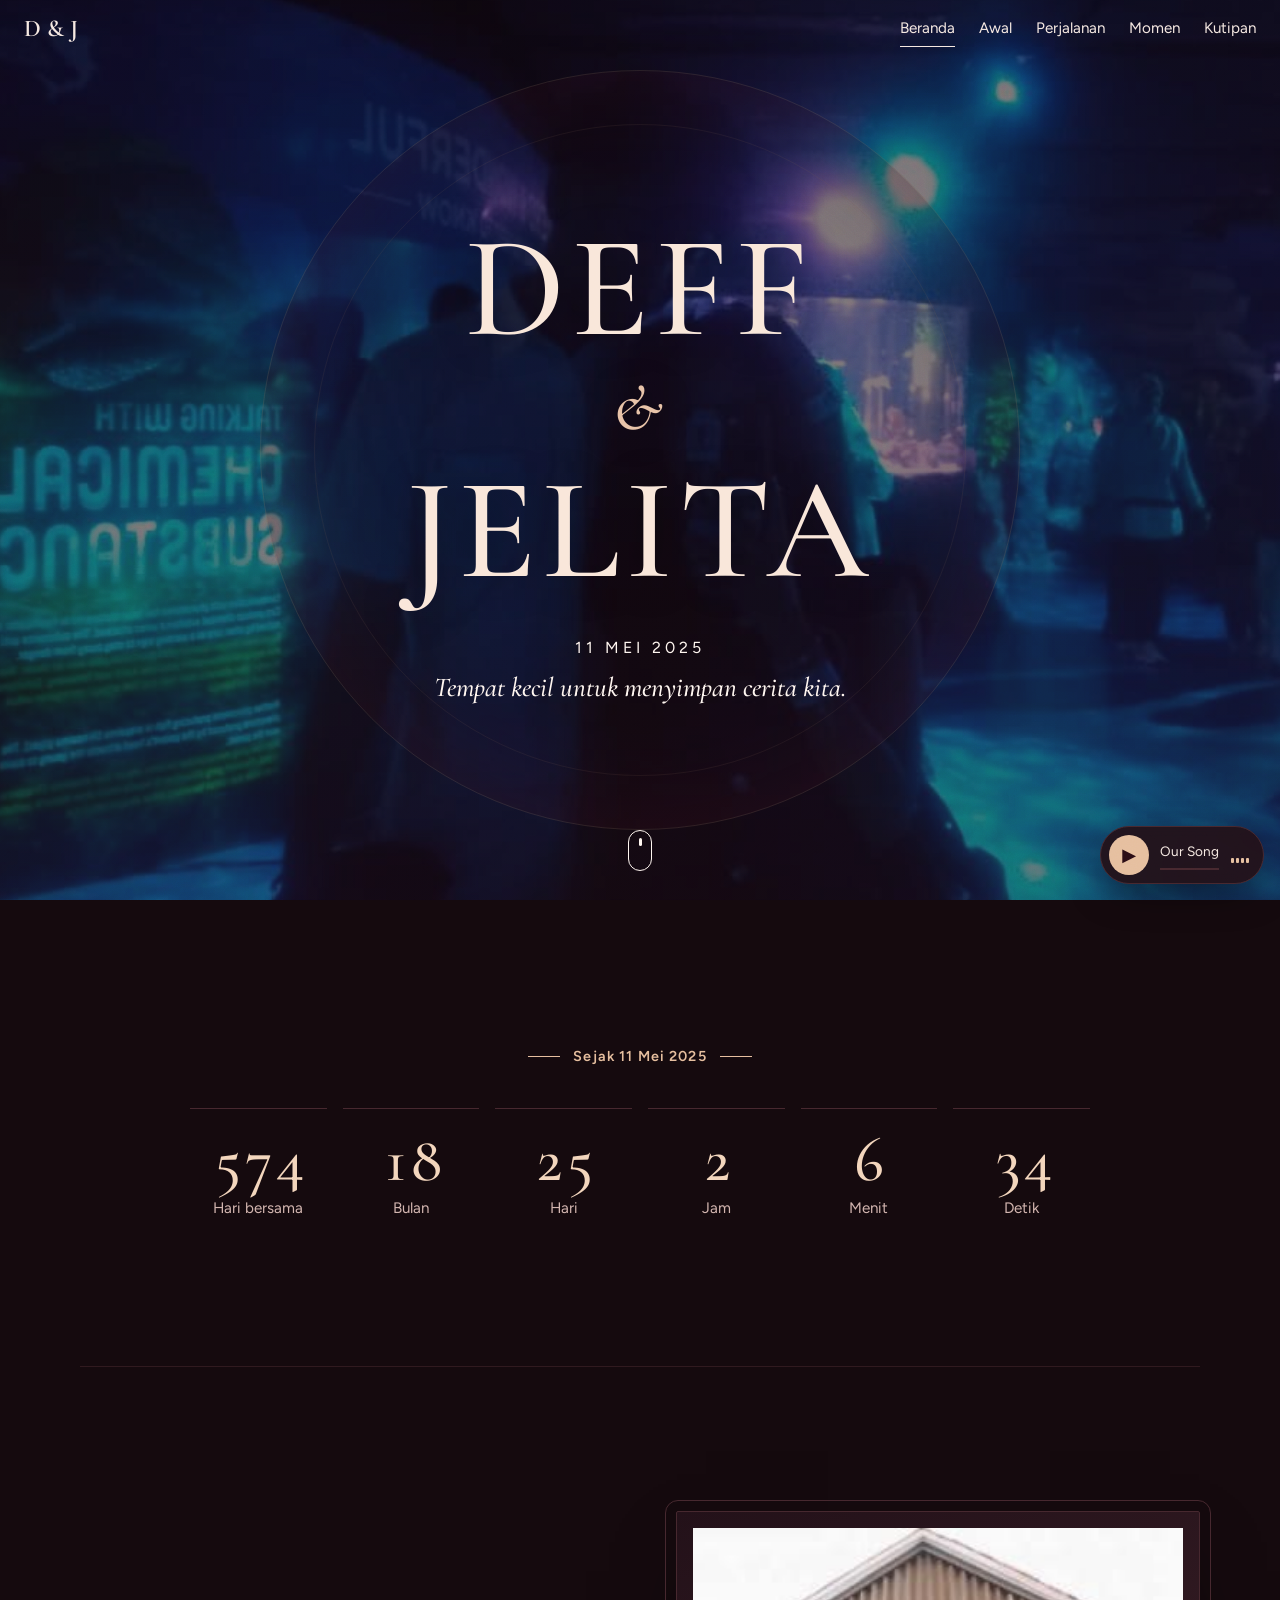
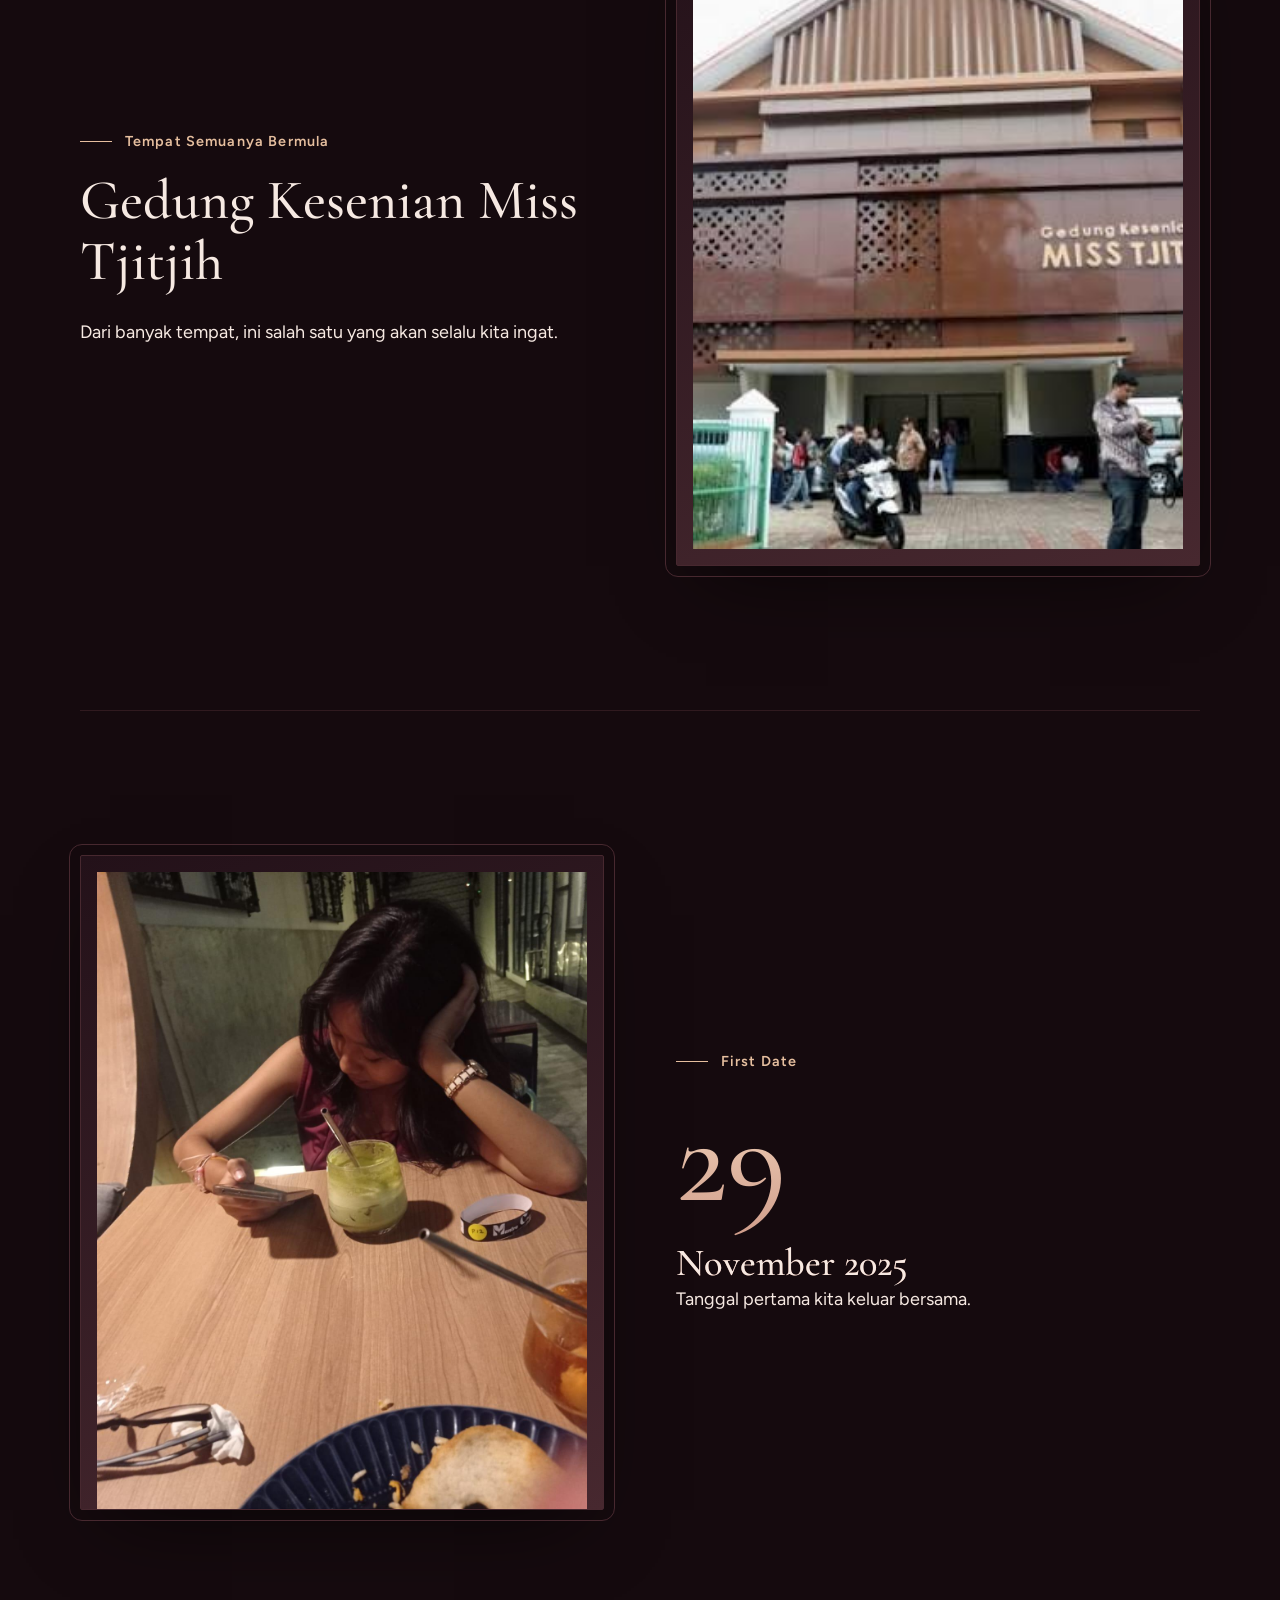
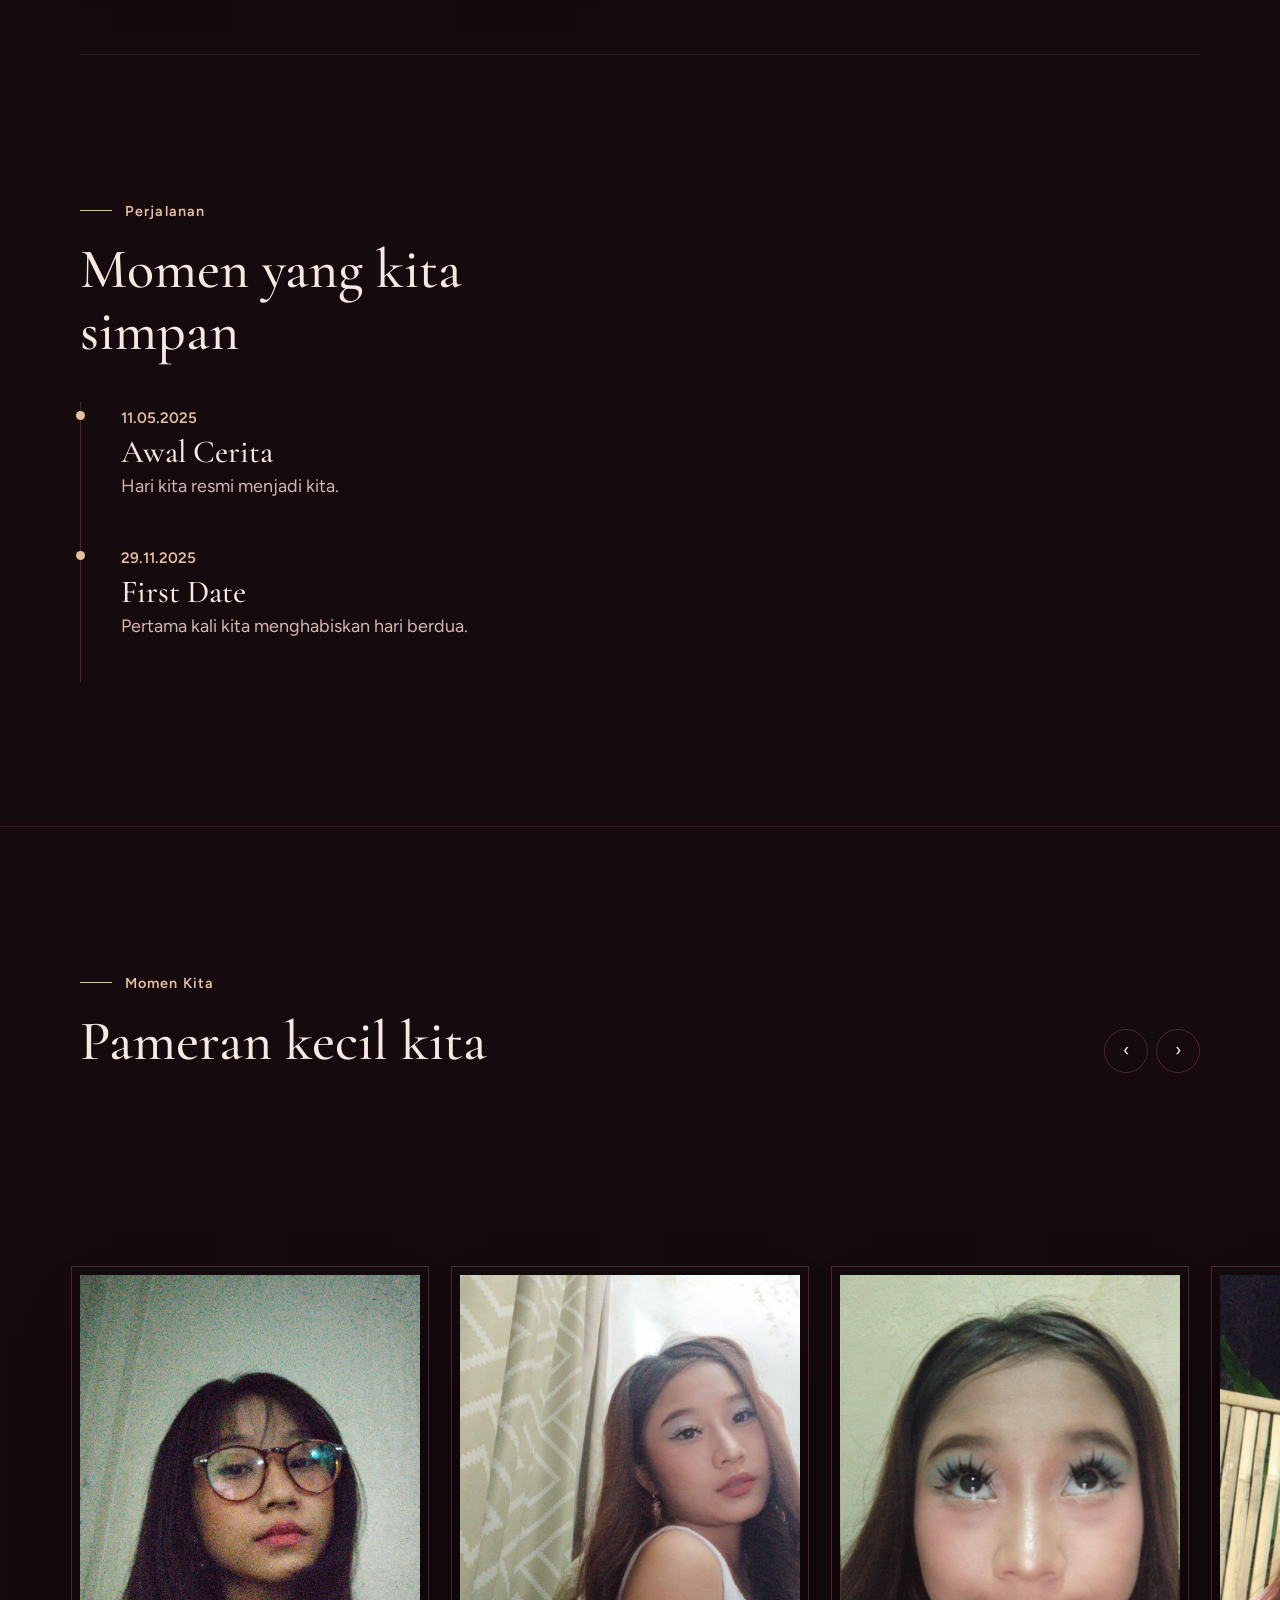
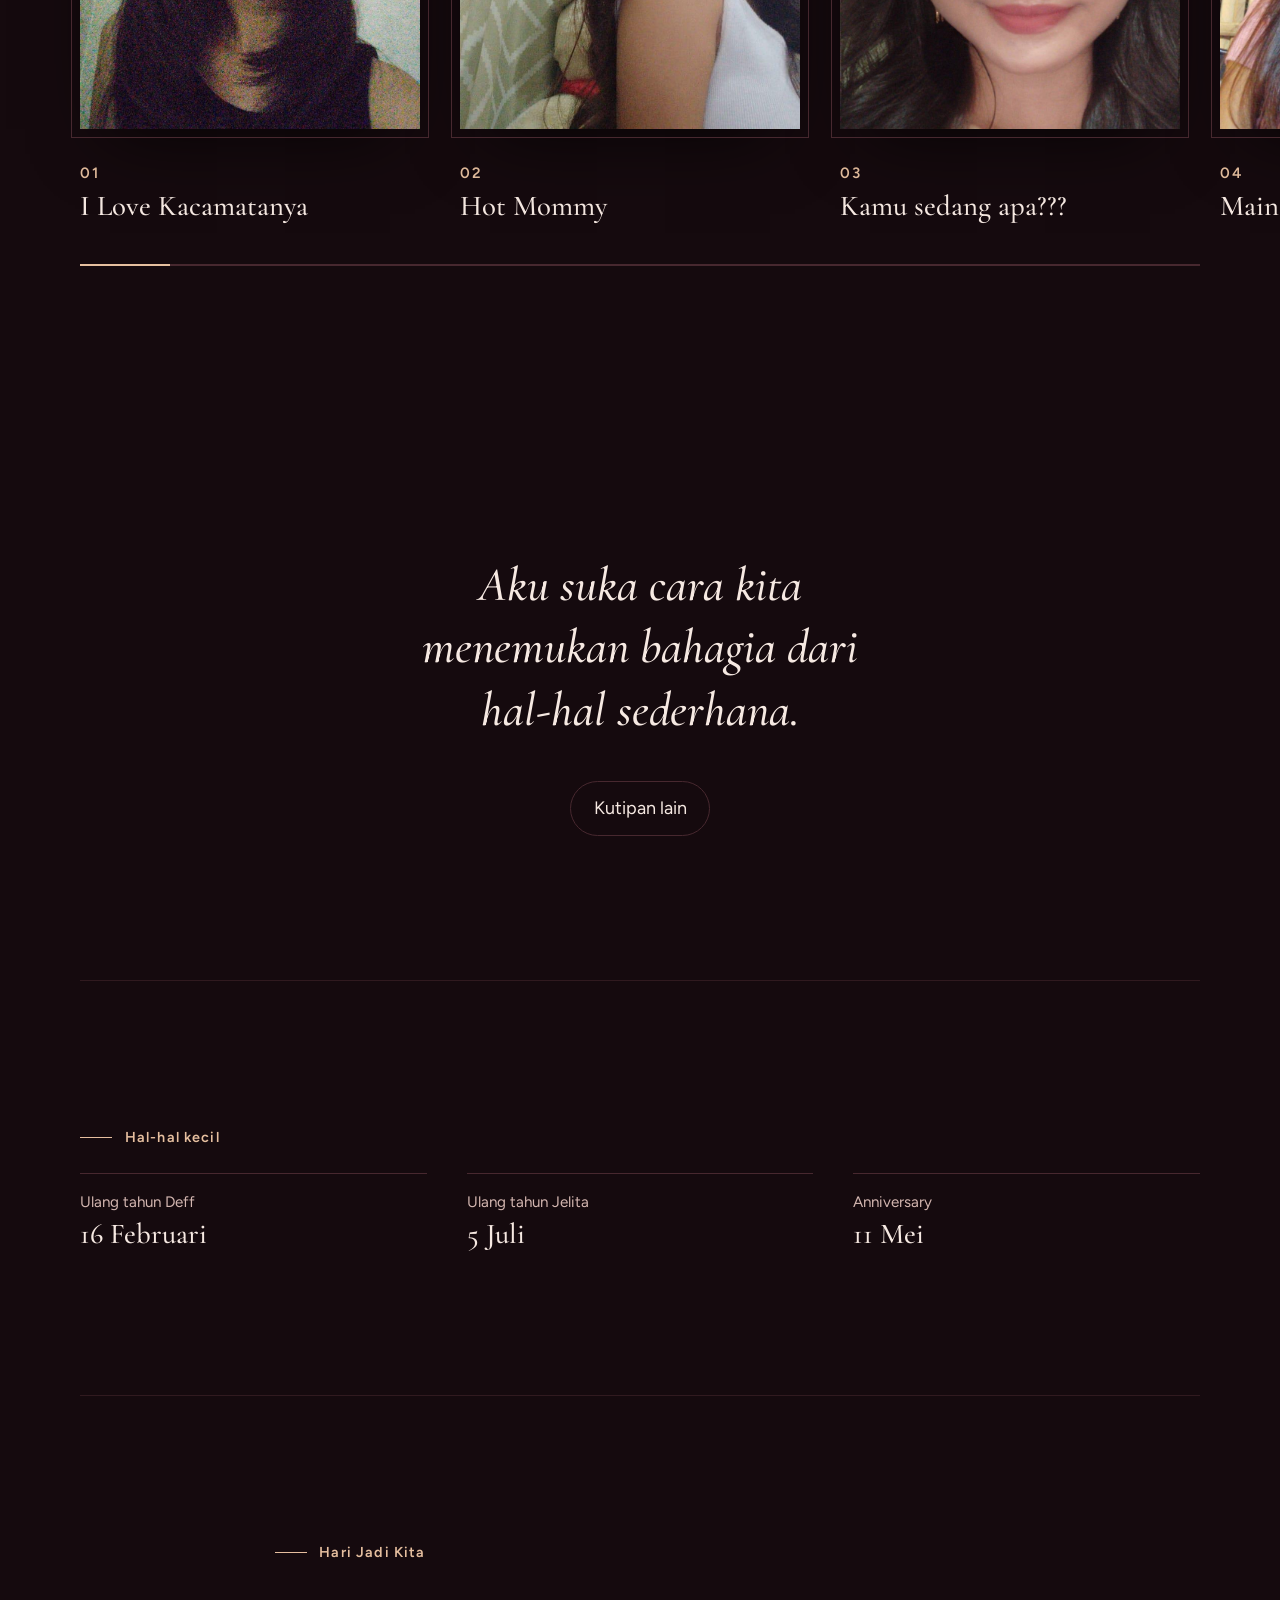
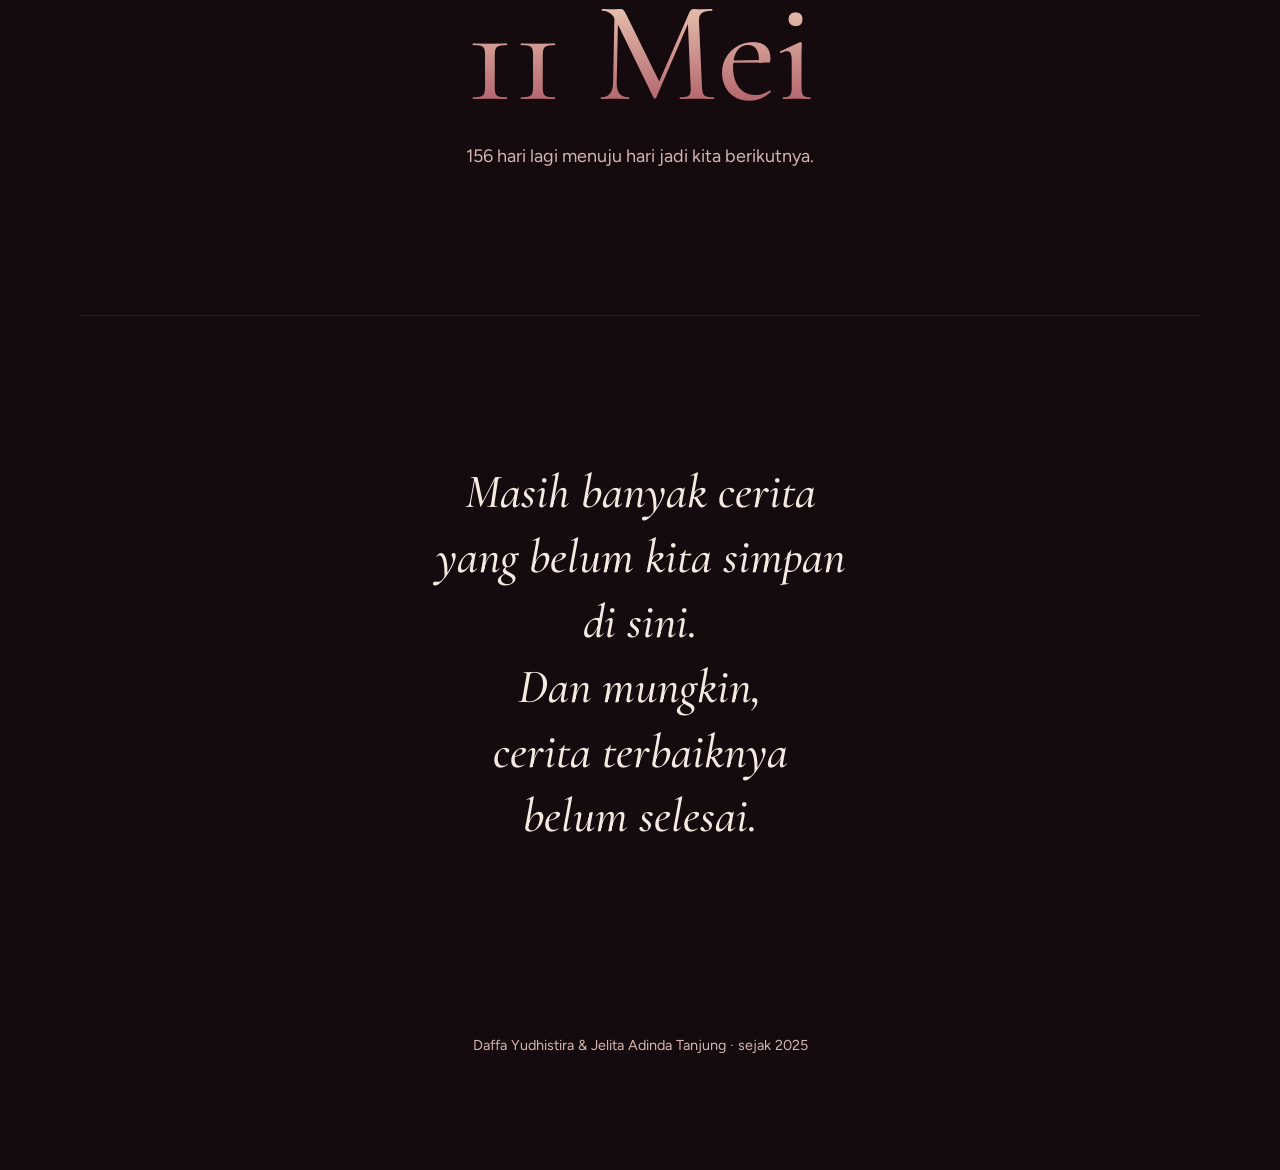
==== index.html @ 005697db "Website galeri" ====
<!DOCTYPE html>
<html lang="id">
<head>
<meta charset="utf-8">
<meta name="viewport" content="width=device-width, initial-scale=1">
<title>Daffa &amp; Jelita</title>
<meta name="description" content="Galeri pribadi Daffa dan Jelita.">
<link rel="preconnect" href="https://fonts.googleapis.com">
<link rel="preconnect" href="https://fonts.gstatic.com" crossorigin>
<link href="https://fonts.googleapis.com/css2?family=Cormorant+Garamond:ital,wght@0,500;0,600;1,500&family=Figtree:wght@400;500;600&display=swap" rel="stylesheet">
<link rel="stylesheet" href="css/style.css">
</head>
<body>
<header class="nav" id="nav">
  <a class="nav__brand" href="#home" id="brand">D &amp; J</a>
  <nav class="nav__links" id="navLinks" aria-label="Navigasi utama">
    <a href="#home">Beranda</a><a href="#awal">Awal</a><a href="#timeline">Perjalanan</a><a href="#galeri">Momen</a><a href="#kutipan">Kutipan</a>
  </nav>
  <button class="icon-btn nav__toggle" id="menuBtn" type="button" aria-label="Buka menu" aria-expanded="false">☰</button>
</header>

<main>
<section class="hero" id="home">
  <div class="hero__bg" id="heroBg"></div>
  <span class="hero__ring" aria-hidden="true"></span>
  <div class="hero__content">
    <h1 class="hero__names"><span id="heroName1"></span><span class="hero__amp" aria-hidden="true">&amp;</span><span id="heroName2"></span></h1>
    <p class="hero__date" id="heroDate"></p>
    <p class="hero__phrase" id="heroPhrase"></p>
  </div>
  <a class="hero__scroll" href="#hitung" aria-label="Gulir ke bawah"><span></span></a>
</section>

<section class="section center reveal" id="hitung">
  <p class="label" id="counterSince"></p>
  <div class="counter" id="counter" aria-live="off"></div>
</section>

<section class="section split reveal" id="awal">
  <div class="split__text">
    <p class="label">Tempat Semuanya Bermula</p>
    <h2 id="placeName"></h2>
    <p id="placeText"></p>
  </div>
  <figure class="frame" id="placeFrame"></figure>
</section>

<section class="section split split--rev reveal" id="firstdate">
  <figure class="frame" id="dateFrame"></figure>
  <div class="split__text">
    <p class="label">First Date</p>
    <p class="bigdate" id="bigDate"></p>
    <p id="dateCaption"></p>
  </div>
</section>

<section class="section reveal" id="timeline">
  <p class="label">Perjalanan</p>
  <h2>Momen yang kita simpan</h2>
  <ol class="timeline" id="timelineList"></ol>
</section>

<section class="moments reveal" id="galeri">
  <div class="moments__head section">
    <div><p class="label">Momen Kita</p><h2>Pameran kecil kita</h2></div>
    <div class="moments__ctl" id="momentsCtl">
      <button class="icon-btn" id="stripPrev" type="button" aria-label="Geser ke kiri">‹</button>
      <button class="icon-btn" id="stripNext" type="button" aria-label="Geser ke kanan">›</button>
    </div>
  </div>
  <div class="moments__track" id="stripTrack" tabindex="0" aria-label="Deretan foto kenangan, geser ke samping"></div>
  <div class="moments__bar"><i id="stripProgress"></i></div>
</section>

<section class="section center quote reveal" id="kutipan">
  <blockquote><p id="quoteText"></p></blockquote>
  <button class="link-btn" id="quoteBtn" type="button">Kutipan lain</button>
</section>

<section class="section details reveal" id="detail">
  <p class="label">Hal-hal kecil</p>
  <dl class="details__list" id="detailList"></dl>
</section>

<section class="section anniv reveal" id="anniversary">
  <p class="label">Hari Jadi Kita</p>
  <p class="anniv__date" id="annivDate"></p>
  <p class="anniv__note" id="annivNote"></p>
</section>

<section class="section center final reveal" id="akhir"><p id="endingText"></p></section>
</main>

<footer class="footer" id="footer"></footer>

<div class="player" id="player" hidden>
  <button class="player__btn" id="playBtn" type="button" aria-label="Putar musik">▶</button>
  <div class="player__info"><span class="player__title" id="songTitle"></span><span class="player__bar"><i id="progress"></i></span></div>
  <span class="viz" aria-hidden="true"><i></i><i></i><i></i><i></i></span>
</div>
<div class="cursor" id="cursor" aria-hidden="true"></div>
<audio id="audio" preload="none" loop></audio>

<div class="lightbox" id="lightbox" role="dialog" aria-modal="true" aria-label="Pratinjau foto" hidden>
  <button class="lb__close" id="lbClose" type="button" aria-label="Tutup">✕</button>
  <button class="lb__nav lb__prev" id="lbPrev" type="button" aria-label="Sebelumnya">‹</button>
  <button class="lb__nav lb__next" id="lbNext" type="button" aria-label="Berikutnya">›</button>
  <div class="lb__body"><img id="lbImg" alt=""><div class="lb__meta" id="lbMeta"></div></div>
</div>

<script src="js/config.js"></script>
<script src="js/quotes.js"></script>
<script src="js/gallery.js"></script>
<script src="js/app.js"></script>
</body>
</html>
---- css/style.css ----
:root{--bg:#150a0e;--surface:#231119;--text:#f6e9e2;--muted:#d3b6b0;--accent:#e6bf9f;--accent-soft:#b5566a;--wine:#6b1830;--line:#47282f;--hero-ov:rgba(18,6,10,.55);color-scheme:dark}
:root{
  --space-xs:.5rem;--space-sm:1rem;--space-md:1.5rem;--space-lg:2.5rem;--space-xl:4.5rem;--space-2xl:clamp(5rem,12vw,9rem);
  --z-base:1;--z-content:10;--z-nav:100;--z-floating:200;--z-lightbox:1000;
  --font-display:"Cormorant Garamond",Georgia,"Times New Roman",serif;
  --font-body:"Figtree",system-ui,-apple-system,"Segoe UI",sans-serif;
  --ease:cubic-bezier(.2,.7,.2,1);
}
*{box-sizing:border-box;margin:0}
html{scroll-behavior:smooth;scroll-padding-top:4.5rem}
body{background:var(--bg);color:var(--text);font:400 clamp(1rem,.95rem + .25vw,1.125rem)/1.7 var(--font-body);overflow-x:hidden;transition:background .5s,color .5s}
img{max-width:100%;display:block}
a{color:inherit}
:focus-visible{outline:2px solid var(--accent-soft);outline-offset:3px}
h1,h2,.bigdate,blockquote,.counter b{font-family:var(--font-display);font-weight:500;line-height:1.1;overflow-wrap:anywhere}
h2{font-size:clamp(2rem,5vw,3.5rem);margin-bottom:var(--space-md);max-width:20ch}
p{max-width:60ch;overflow-wrap:break-word}
.label{font-size:.9rem;letter-spacing:.08em;color:var(--accent);margin-bottom:var(--space-sm);font-weight:600}
.section{width:min(1120px,100% - 2*var(--space-md));margin-inline:auto;padding-block:var(--space-2xl)}
.center{text-align:center}.center p,.center h2{margin-inline:auto}
.icon-btn,.link-btn,.player__btn{font:inherit;color:var(--text);background:none;border:1px solid var(--line);border-radius:999px;cursor:pointer;transition:transform .3s var(--ease),background .3s}
.icon-btn{width:2.75rem;height:2.75rem}
.icon-btn:hover,.player__btn:hover{transform:scale(1.06);background:var(--surface)}
.link-btn{padding:.7rem 1.4rem;margin-top:var(--space-lg)}
.link-btn:hover{background:var(--surface)}
.nav{position:fixed;inset:0 0 auto 0;z-index:var(--z-nav);display:flex;align-items:center;gap:var(--space-xs);padding:.7rem var(--space-md);transition:background .4s;color:#fff}
.nav.is-scrolled{background:color-mix(in srgb,var(--bg) 88%,transparent);backdrop-filter:blur(8px);color:var(--text)}
.nav .icon-btn{color:inherit;border-color:currentColor}
.nav__brand{font:600 1.5rem var(--font-display);text-decoration:none;margin-right:auto}
.nav__links{display:flex;gap:var(--space-md)}
.nav__links a{text-decoration:none;font-size:.95rem;padding:.3rem 0;background:linear-gradient(currentColor,currentColor) 0 100%/0 1px no-repeat;transition:background-size .35s}
.nav__links a:hover,.nav__links a.is-active{background-size:100% 1px}
.nav__toggle{display:none}
.hero{position:relative;min-height:100svh;display:grid;place-items:center;text-align:center;color:#fff6f0;overflow:hidden;padding:6rem var(--space-md) 5rem;isolation:isolate}
.hero__bg{position:absolute;inset:-4%;z-index:-2;background:radial-gradient(120% 90% at 30% 20%,#9a2f4d,#5a1429 55%,#2a0c15);background-size:cover;background-position:center;opacity:0;animation:fade 1.8s .1s forwards;will-change:transform}
.hero::after{content:"";position:absolute;inset:0;z-index:-1;background:linear-gradient(var(--hero-ov),rgba(30,10,16,.55))}
.hero__names{display:flex;flex-direction:column;align-items:center;font-size:clamp(3.2rem,12vw,9rem);letter-spacing:.04em;text-transform:uppercase}
.hero__amp{font-style:italic;font-size:.45em;color:#e8c3a8;text-transform:none;line-height:1.3}
.hero__date{margin:var(--space-md) auto var(--space-xs);letter-spacing:.25em;font-size:clamp(.85rem,2vw,1rem)}
.hero__phrase{margin-inline:auto;font:italic 500 clamp(1.2rem,3vw,1.7rem)/1.4 var(--font-display)}
.hero__names span,.hero__date,.hero__phrase,.hero__scroll{opacity:0;transform:translateY(18px);animation:rise 1.2s var(--ease) forwards}
.hero__names span:nth-child(1){animation-delay:.9s}.hero__names span:nth-child(2){animation-delay:1.15s}.hero__names span:nth-child(3){animation-delay:1.4s}
.hero__date{animation-delay:1.8s}.hero__phrase{animation-delay:2.1s}.hero__scroll{animation-delay:2.5s}
.hero__scroll{position:absolute;bottom:1.8rem;left:50%;translate:-50% 0;width:1.5rem;height:2.6rem;border:1px solid currentColor;border-radius:1rem;text-decoration:none}
.hero__scroll span{position:absolute;left:50%;top:.45rem;width:3px;height:.5rem;margin-left:-1.5px;border-radius:2px;background:currentColor;animation:dot 2s ease-in-out infinite}
@keyframes fade{to{opacity:1}}@keyframes rise{to{opacity:1;transform:none}}@keyframes dot{50%{transform:translateY(.9rem);opacity:.3}}
.counter{display:grid;grid-template-columns:repeat(auto-fit,minmax(6.5rem,1fr));gap:var(--space-md) var(--space-sm);max-width:900px;margin:var(--space-lg) auto 0}
.counter div{display:flex;flex-direction:column;align-items:center;border-top:1px solid var(--line);padding-top:var(--space-sm)}
.counter b{font-size:clamp(2.4rem,6vw,4rem);color:var(--accent);font-variant-numeric:tabular-nums}
.counter span{color:var(--muted);font-size:.95rem}
.split{display:grid;grid-template-columns:1fr 1fr;gap:var(--space-xl);align-items:center}
.split--rev .split__text{order:2}
.frame{aspect-ratio:4/5;background:linear-gradient(160deg,var(--surface),var(--line));border:1px solid var(--line);border-radius:2px;overflow:hidden;display:grid;place-items:center;padding:var(--space-sm)}
.frame img{width:100%;height:100%;object-fit:cover}
.frame em{font:italic 1.2rem var(--font-display);color:var(--muted);text-align:center;max-width:22ch}
.bigdate{font-size:clamp(4rem,11vw,8rem);color:var(--accent)}
.bigdate small{display:block;font-size:.3em;color:var(--text);margin-top:.3em}
.timeline{list-style:none;padding:0;margin-top:var(--space-lg);border-left:1px solid var(--line);max-width:700px}
.timeline li{position:relative;padding:0 0 var(--space-lg) var(--space-lg)}
.timeline li::before{content:"";position:absolute;left:-5px;top:.55rem;width:9px;height:9px;border-radius:50%;background:var(--accent)}
.timeline time{font-size:.95rem;color:var(--accent);font-weight:600}
.timeline h3{font:500 clamp(1.5rem,3vw,2rem)/1.2 var(--font-display)}
.timeline p{color:var(--muted)}
.gallery{display:grid;grid-template-columns:repeat(3,1fr);gap:var(--space-sm);grid-auto-flow:dense;margin-top:var(--space-lg)}
.gallery__empty{grid-column:1/-1;border:1px dashed var(--line);padding:var(--space-xl) var(--space-md);text-align:center;color:var(--muted)}
.photo{position:relative;aspect-ratio:4/5;overflow:hidden;border:0;padding:0;background:var(--surface);cursor:pointer;border-radius:2px}
.photo--featured{grid-column:span 2;grid-row:span 2;aspect-ratio:auto}
.photo img{width:100%;height:100%;object-fit:cover;transition:transform .8s var(--ease)}
.photo.is-broken img{display:none}
.photo.is-broken::before{content:"Foto belum tersedia";position:absolute;inset:0;display:grid;place-items:center;color:var(--muted);font:italic 1.1rem var(--font-display)}
.photo__over{position:absolute;inset:auto 0 0 0;padding:var(--space-md) var(--space-sm) var(--space-sm);text-align:left;color:#fff6f0;background:linear-gradient(transparent,rgba(30,10,16,.82));opacity:0;transform:translateY(8px);transition:.4s var(--ease)}
.photo__over strong{display:block;font:500 1.4rem/1.2 var(--font-display)}.photo__over span{font-size:.9rem}
@media (hover:hover){.photo:hover img{transform:scale(1.04)}.photo:hover .photo__over,.photo:focus-visible .photo__over{opacity:1;transform:none}}
.quote blockquote{font-size:clamp(1.7rem,4.5vw,3rem);line-height:1.3;max-width:24ch;margin-inline:auto;font-style:italic;transition:opacity .5s}
.quote blockquote.is-fading{opacity:0}
.details__list{display:grid;grid-template-columns:repeat(auto-fit,minmax(200px,1fr));gap:var(--space-lg);margin-top:var(--space-md)}
.details__list div{border-top:1px solid var(--line);padding-top:var(--space-sm)}
.details__list dt{color:var(--muted);font-size:.95rem}.details__list dd{font:500 1.8rem var(--font-display)}
.final p{font:italic 500 clamp(1.7rem,4.5vw,3rem)/1.35 var(--font-display);max-width:20ch}
.footer{text-align:center;color:var(--muted);padding:var(--space-lg) var(--space-md) 7rem;font-size:.9rem}
.player{position:fixed;right:var(--space-sm);bottom:calc(var(--space-sm) + env(safe-area-inset-bottom,0px));z-index:var(--z-floating);display:flex;align-items:center;gap:.7rem;max-width:min(260px,calc(100% - 2rem));padding:.5rem .9rem .5rem .5rem;background:color-mix(in srgb,var(--surface) 94%,transparent);border:1px solid var(--line);border-radius:999px;backdrop-filter:blur(6px)}
.player[hidden]{display:none}
.player__btn{width:2.5rem;height:2.5rem;flex:none;background:var(--accent);color:var(--bg);border:0}
.player__info{display:flex;flex-direction:column;gap:.3rem;min-width:0;flex:1}
.player__title{font-size:.85rem;white-space:nowrap;overflow:hidden;text-overflow:ellipsis}
.player__bar{height:2px;background:var(--line);display:block}.player__bar i{display:block;height:100%;width:0;background:var(--accent)}
.viz{display:flex;align-items:flex-end;gap:2px;height:1rem}.viz i{width:3px;height:30%;background:var(--accent);border-radius:1px}
.player.is-playing .viz i{animation:bar 1s ease-in-out infinite}.viz i:nth-child(2){animation-delay:.2s!important}.viz i:nth-child(3){animation-delay:.4s!important}.viz i:nth-child(4){animation-delay:.6s!important}
@keyframes bar{50%{height:100%}}
.lightbox{position:fixed;inset:0;z-index:var(--z-lightbox);background:rgba(25,8,13,.92);backdrop-filter:blur(6px);display:grid;place-items:center;opacity:0;transition:opacity .35s;color:#fff6f0}
.lightbox[hidden]{display:none}.lightbox.is-open{opacity:1}
.lb__body{display:flex;flex-direction:column;align-items:center;gap:var(--space-sm);width:min(92vw,960px);max-height:100svh;padding:3.5rem 0 var(--space-sm);transform:scale(.97);transition:transform .35s var(--ease)}
.lightbox.is-open .lb__body{transform:none}
.lb__body img{max-width:100%;max-height:62svh;object-fit:contain}
.lb__meta{text-align:center;max-height:28svh;overflow-y:auto;max-width:60ch}
.lb__meta h3{font:500 1.8rem var(--font-display)}.lb__meta small{display:block;color:#e2b9a0}.lb__meta p{margin:.4rem auto 0;font-size:.95rem}.lb__meta .story{font-style:italic}
.lb__close,.lb__nav{position:absolute;width:2.9rem;height:2.9rem;border-radius:50%;border:1px solid rgba(255,246,240,.4);background:rgba(0,0,0,.25);color:inherit;font-size:1.3rem;cursor:pointer}
.lb__close{top:.8rem;right:.8rem}.lb__nav{top:50%;translate:0 -50%}.lb__prev{left:.8rem}.lb__next{right:.8rem}
.js .reveal{opacity:0;transform:translateY(24px);transition:opacity 1s var(--ease),transform 1s var(--ease)}
.js .reveal.is-visible{opacity:1;transform:none}
@media (max-width:900px){
  .split{grid-template-columns:1fr;gap:var(--space-lg)}.split--rev .split__text{order:0}.frame{aspect-ratio:4/3}
  .gallery{grid-template-columns:repeat(2,1fr)}.photo--featured{grid-row:span 1;aspect-ratio:4/3}
}
@media (max-width:720px){
  .nav__toggle{display:inline-block}
  .nav__links{position:absolute;top:100%;left:0;right:0;flex-direction:column;gap:0;background:var(--bg);color:var(--text);border-bottom:1px solid var(--line);display:none;padding:var(--space-xs) var(--space-md)}
  .nav__links.is-open{display:flex}.nav__links a{padding:.9rem 0}
  .lb__nav{top:auto;bottom:1rem;translate:none}
}
@media (max-width:420px){.counter{grid-template-columns:repeat(2,1fr)}.photo__over{opacity:1;transform:none;padding-top:var(--space-sm)}}
@media (prefers-reduced-motion:reduce){
  *,*::before,*::after{animation-duration:.01ms!important;animation-delay:0s!important;transition-duration:.01ms!important;scroll-behavior:auto!important}
  .hero__names span,.hero__date,.hero__phrase,.hero__scroll,.hero__bg{opacity:1;transform:none}
}

/* ---- tambahan: dark only, kemewahan ---- */
body{background:radial-gradient(90% 60% at 85% 0%,rgba(107,24,48,.28),transparent 60%),radial-gradient(70% 50% at 0% 55%,rgba(107,24,48,.18),transparent 60%),var(--bg);background-attachment:fixed}
body::after{content:"";position:fixed;inset:0;z-index:var(--z-floating);pointer-events:none;opacity:.07;mix-blend-mode:overlay;background-image:url("data:image/svg+xml;utf8,<svg xmlns='http://www.w3.org/2000/svg' width='160' height='160'><filter id='n'><feTurbulence type='fractalNoise' baseFrequency='.9' numOctaves='2' stitchTiles='stitch'/></filter><rect width='100%' height='100%' filter='url(%23n)'/></svg>")}
.nav,.nav.is-scrolled{color:var(--text)}
.nav.is-scrolled{background:rgba(21,10,14,.82)}
.hero__names{color:#f9e7da;text-shadow:0 2px 40px rgba(0,0,0,.35)}
.hero__ring{position:absolute;left:50%;top:50%;translate:-50% -50%;width:min(86vmin,760px);aspect-ratio:1;border:1px solid rgba(230,191,159,.28);border-radius:50%;pointer-events:none;z-index:-1;box-shadow:inset 0 0 120px rgba(107,24,48,.35)}
.hero__ring::after{content:"";position:absolute;inset:7%;border:1px solid rgba(230,191,159,.14);border-radius:50%}
.label{display:flex;align-items:center;gap:.8rem}
.label::before{content:"";width:2rem;height:1px;background:var(--accent);flex:none}
.center .label{justify-content:center}.center .label::after{content:"";width:2rem;height:1px;background:var(--accent)}
.section+.section{border-top:1px solid color-mix(in srgb,var(--line) 55%,transparent)}
.frame{box-shadow:0 30px 80px -30px rgba(0,0,0,.7);outline:1px solid var(--line);outline-offset:10px}
.bigdate{background:linear-gradient(180deg,#f3d6bd,#c48a7a);-webkit-background-clip:text;background-clip:text;color:transparent}
.counter b{color:#f3d6bd}
.photo{box-shadow:0 20px 50px -25px rgba(0,0,0,.8)}
.player{box-shadow:0 12px 40px -12px rgba(0,0,0,.7)}
.player__btn{color:#2a0c15}
/* strip */
.strip[hidden]{display:none}
.strip__head{padding-bottom:var(--space-md)}
.strip__track{display:flex;gap:var(--space-sm);overflow-x:auto;scroll-snap-type:x proximity;padding:0 max(var(--space-md),calc((100vw - 1120px)/2)) var(--space-lg);cursor:grab;scrollbar-width:thin;scrollbar-color:var(--line) transparent;-webkit-overflow-scrolling:touch}
.strip__track.is-dragging{cursor:grabbing;scroll-snap-type:none}
.strip__item{flex:none;scroll-snap-align:center;width:clamp(200px,60vw,320px);aspect-ratio:3/4;border:0;padding:0;background:var(--surface);overflow:hidden;border-radius:2px;position:relative}
.strip__item img{width:100%;height:100%;object-fit:cover;pointer-events:none;transition:transform .8s var(--ease)}
.strip__item:hover img{transform:scale(1.04)}
.strip__item span{position:absolute;inset:auto 0 0 0;padding:var(--space-md) var(--space-sm) var(--space-sm);text-align:left;font:500 1.2rem/1.2 var(--font-display);background:linear-gradient(transparent,rgba(18,6,10,.85))}
/* anniversary */
.anniv{text-align:center}.anniv .label{justify-content:center}
.anniv__date{font:500 clamp(3.5rem,13vw,9rem)/1 var(--font-display);margin-inline:auto;max-width:none;background:linear-gradient(180deg,#f3d6bd,#a8505f);-webkit-background-clip:text;background-clip:text;color:transparent}
.anniv__note{margin:var(--space-sm) auto 0;color:var(--muted)}
.anniv.is-near .anniv__date{filter:drop-shadow(0 0 28px rgba(230,191,159,.35))}
/* cursor */
.cursor{position:fixed;left:0;top:0;z-index:var(--z-floating);width:14px;height:14px;margin:-7px 0 0 -7px;border:1px solid var(--accent);border-radius:50%;pointer-events:none;opacity:0;transition:width .3s var(--ease),height .3s var(--ease),margin .3s var(--ease),background .3s,opacity .3s}
.cursor.is-on{opacity:1}
.cursor.is-big{width:64px;height:64px;margin:-32px 0 0 -32px;background:rgba(230,191,159,.14)}
@media (hover:hover) and (pointer:fine){body.has-cursor,body.has-cursor a,body.has-cursor button{cursor:none}}
@media (prefers-reduced-motion:reduce){.strip__track{scroll-behavior:auto}}

/* ---- Momen: rak kenangan versi besar ---- */
.moments{padding-block:var(--space-2xl);border-top:1px solid color-mix(in srgb,var(--line) 55%,transparent)}
.moments__head.section{display:flex;justify-content:space-between;align-items:flex-end;gap:var(--space-md);flex-wrap:wrap;padding-block:0 var(--space-lg)}
.moments__head h2{margin-bottom:0}
.moments__ctl{display:flex;gap:var(--space-xs)}.moments__ctl[hidden]{display:none}
.moments__track{display:flex;align-items:flex-end;gap:var(--space-lg);overflow-x:auto;scroll-snap-type:x proximity;padding:var(--space-sm) max(var(--space-md),calc((100vw - 1120px)/2)) var(--space-lg);cursor:grab;scrollbar-width:none;-webkit-overflow-scrolling:touch}
.moments__track::-webkit-scrollbar{display:none}
.moments__track.is-dragging{cursor:grabbing;scroll-snap-type:none}
.moments__empty{margin:0 auto;padding:var(--space-xl) var(--space-md);border:1px dashed var(--line);color:var(--muted);text-align:center}
.moment{flex:none;scroll-snap-align:center;width:clamp(230px,70vw,340px);display:flex;flex-direction:column;gap:var(--space-md);background:none;border:0;padding:0;color:inherit;text-align:left;font:inherit;cursor:inherit}
.moment--featured{width:clamp(270px,82vw,480px)}
.moment__img{position:relative;display:grid;place-items:center;aspect-ratio:3/4;overflow:hidden;background:var(--surface);outline:1px solid var(--line);outline-offset:8px;box-shadow:0 30px 70px -30px rgba(0,0,0,.8)}
.moment--featured .moment__img{aspect-ratio:4/5}
.moment__img img{width:100%;height:100%;object-fit:cover;pointer-events:none;transition:transform .9s var(--ease)}
.moment:hover .moment__img img,.moment:focus-visible .moment__img img{transform:scale(1.045)}
.moment.is-broken img{display:none}
.moment.is-broken .moment__img::before{content:"Foto belum tersedia";color:var(--muted);font:italic 1.1rem var(--font-display)}
.moment__cap{display:flex;flex-direction:column;gap:.2rem;padding-top:var(--space-xs)}
.moment__cap small{color:var(--accent);font-weight:600;letter-spacing:.1em}
.moment__cap strong{font:500 clamp(1.4rem,3vw,1.8rem)/1.2 var(--font-display);overflow-wrap:anywhere}
.moment__cap em{font-style:normal;color:var(--muted);font-size:.95rem}
.moments__bar{height:2px;background:var(--line);width:min(1120px,100% - 3rem);margin-inline:auto}
.moments__bar i{display:block;height:100%;width:8%;background:var(--accent);transition:width .2s}
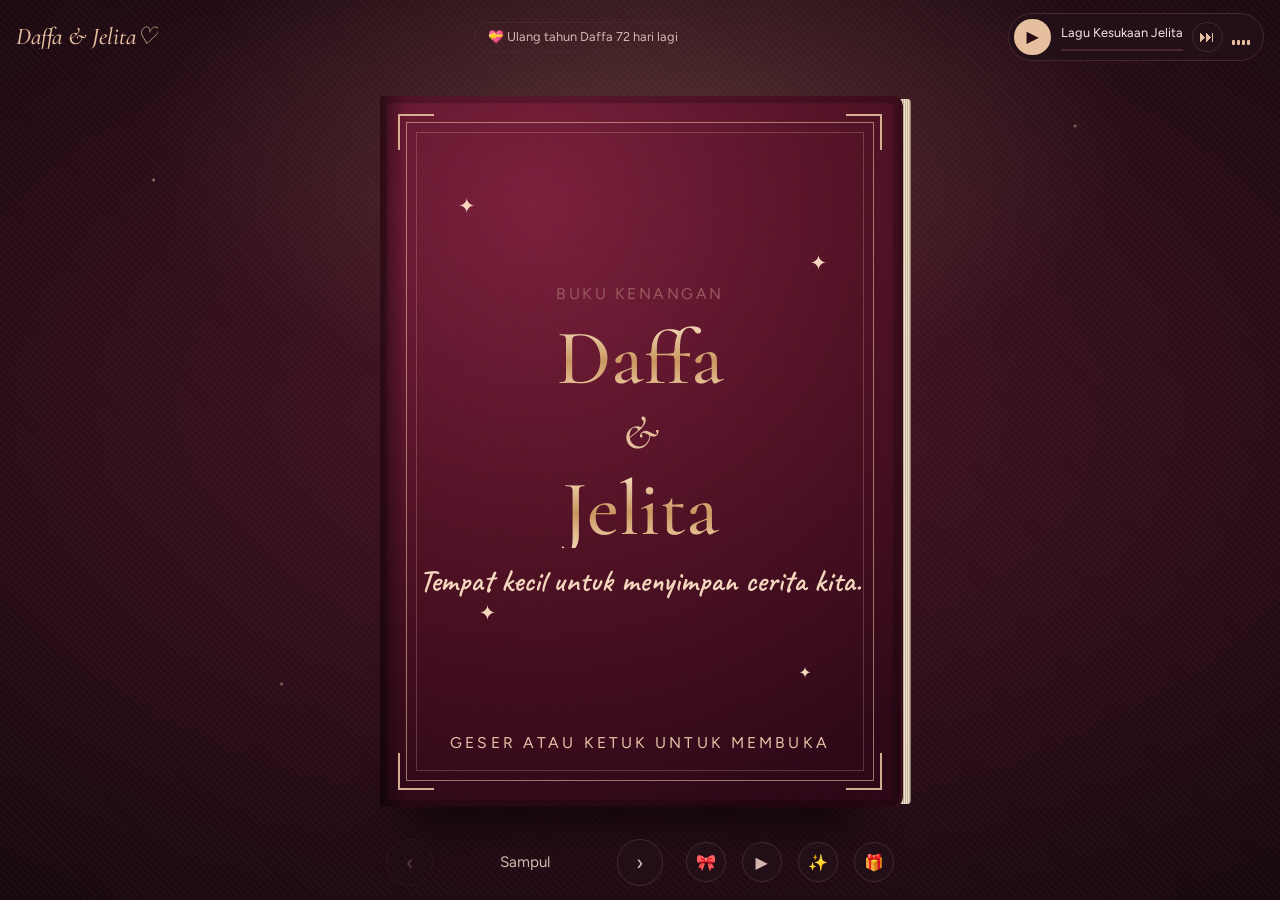
==== commit 0bcb377c: "First Commit" ====
--- a/index.html
+++ b/index.html
@@ -2,115 +2,83 @@
 <html lang="id">
 <head>
 <meta charset="utf-8">
-<meta name="viewport" content="width=device-width, initial-scale=1">
+<meta name="viewport" content="width=device-width, initial-scale=1, viewport-fit=cover">
 <title>Daffa &amp; Jelita</title>
-<meta name="description" content="Galeri pribadi Daffa dan Jelita.">
+<meta name="description" content="Buku kenangan Daffa dan Jelita.">
 <link rel="preconnect" href="https://fonts.googleapis.com">
 <link rel="preconnect" href="https://fonts.gstatic.com" crossorigin>
-<link href="https://fonts.googleapis.com/css2?family=Cormorant+Garamond:ital,wght@0,500;0,600;1,500&family=Figtree:wght@400;500;600&display=swap" rel="stylesheet">
+<link href="https://fonts.googleapis.com/css2?family=Cormorant+Garamond:ital,wght@0,500;0,600;1,500&family=Caveat:wght@600&family=Figtree:wght@400;500;600&display=swap" rel="stylesheet">
 <link rel="stylesheet" href="css/style.css">
+<link rel="stylesheet" href="css/extras.css">
 </head>
 <body>
-<header class="nav" id="nav">
-  <a class="nav__brand" href="#home" id="brand">D &amp; J</a>
-  <nav class="nav__links" id="navLinks" aria-label="Navigasi utama">
-    <a href="#home">Beranda</a><a href="#awal">Awal</a><a href="#timeline">Perjalanan</a><a href="#galeri">Momen</a><a href="#kutipan">Kutipan</a>
-  </nav>
-  <button class="icon-btn nav__toggle" id="menuBtn" type="button" aria-label="Buka menu" aria-expanded="false">☰</button>
+<div class="desk" aria-hidden="true"></div>
+<div class="candle-light" aria-hidden="true"></div>
+<header class="top">
+  <span class="top__brand" id="brand">Daffa &amp; Jelita</span>
+  <span class="chip" id="chip"></span>
+  <div class="player" id="player" hidden>
+    <button class="player__btn" id="playBtn" type="button" aria-label="Putar musik">▶</button>
+    <div class="player__info"><span class="player__title" id="songTitle"></span><span class="player__bar"><i id="progress"></i></span></div>
+    <button class="player__next" id="nextBtn" type="button" aria-label="Lagu berikutnya" hidden>⏭</button>
+    <span class="viz" aria-hidden="true"><i></i><i></i><i></i><i></i></span>
+  </div>
 </header>
-
-<main>
-<section class="hero" id="home">
-  <div class="hero__bg" id="heroBg"></div>
-  <span class="hero__ring" aria-hidden="true"></span>
-  <div class="hero__content">
-    <h1 class="hero__names"><span id="heroName1"></span><span class="hero__amp" aria-hidden="true">&amp;</span><span id="heroName2"></span></h1>
-    <p class="hero__date" id="heroDate"></p>
-    <p class="hero__phrase" id="heroPhrase"></p>
+<main class="stage">
+  <div class="book book--closed" id="book" tabindex="0" aria-label="Buku kenangan. Gunakan tombol panah atau geser untuk membalik halaman.">
+    <i class="edge edge--l" aria-hidden="true"></i><i class="edge edge--r" aria-hidden="true"></i><i class="tail" aria-hidden="true"></i>
+    <div class="book__spread" id="bookSpread"></div>
   </div>
-  <a class="hero__scroll" href="#hitung" aria-label="Gulir ke bawah"><span></span></a>
-</section>
-
-<section class="section center reveal" id="hitung">
-  <p class="label" id="counterSince"></p>
-  <div class="counter" id="counter" aria-live="off"></div>
-</section>
-
-<section class="section split reveal" id="awal">
-  <div class="split__text">
-    <p class="label">Tempat Semuanya Bermula</p>
-    <h2 id="placeName"></h2>
-    <p id="placeText"></p>
+  <noscript><p>Aktifkan JavaScript untuk membuka buku ini.</p></noscript>
+</main>
+<footer class="ctl">
+  <div class="ctl__nav">
+    <button class="icon-btn" id="bookPrev" type="button" aria-label="Halaman sebelumnya">‹</button>
+    <span id="bookCount" aria-live="polite"></span>
+    <button class="icon-btn" id="bookNext" type="button" aria-label="Halaman berikutnya">›</button>
   </div>
-  <figure class="frame" id="placeFrame"></figure>
-</section>
-
-<section class="section split split--rev reveal" id="firstdate">
-  <figure class="frame" id="dateFrame"></figure>
-  <div class="split__text">
-    <p class="label">First Date</p>
-    <p class="bigdate" id="bigDate"></p>
-    <p id="dateCaption"></p>
+  <div class="ctl__tools">
+    <button class="icon-btn icon-btn--sm" id="stickBtn" type="button" aria-label="Tempel stiker" aria-pressed="false">🎀</button>
+    <button class="icon-btn icon-btn--sm" id="autoBtn" type="button" aria-label="Mode cerita otomatis" aria-pressed="false">▶</button>
+    <button class="icon-btn icon-btn--sm" id="menuBtn" type="button" aria-label="Menu ajaib" aria-pressed="false">✨</button>
+    <button class="icon-btn icon-btn--sm" id="labBtn" type="button" aria-label="Kotak fitur" aria-pressed="false">🎁</button>
   </div>
-</section>
-
-<section class="section reveal" id="timeline">
-  <p class="label">Perjalanan</p>
-  <h2>Momen yang kita simpan</h2>
-  <ol class="timeline" id="timelineList"></ol>
-</section>
-
-<section class="moments reveal" id="galeri">
-  <div class="moments__head section">
-    <div><p class="label">Momen Kita</p><h2>Pameran kecil kita</h2></div>
-    <div class="moments__ctl" id="momentsCtl">
-      <button class="icon-btn" id="stripPrev" type="button" aria-label="Geser ke kiri">‹</button>
-      <button class="icon-btn" id="stripNext" type="button" aria-label="Geser ke kanan">›</button>
-    </div>
-  </div>
-  <div class="moments__track" id="stripTrack" tabindex="0" aria-label="Deretan foto kenangan, geser ke samping"></div>
-  <div class="moments__bar"><i id="stripProgress"></i></div>
-</section>
-
-<section class="section center quote reveal" id="kutipan">
-  <blockquote><p id="quoteText"></p></blockquote>
-  <button class="link-btn" id="quoteBtn" type="button">Kutipan lain</button>
-</section>
-
-<section class="section details reveal" id="detail">
-  <p class="label">Hal-hal kecil</p>
-  <dl class="details__list" id="detailList"></dl>
-</section>
-
-<section class="section anniv reveal" id="anniversary">
-  <p class="label">Hari Jadi Kita</p>
-  <p class="anniv__date" id="annivDate"></p>
-  <p class="anniv__note" id="annivNote"></p>
-</section>
-
-<section class="section center final reveal" id="akhir"><p id="endingText"></p></section>
-</main>
-
-<footer class="footer" id="footer"></footer>
-
-<div class="player" id="player" hidden>
-  <button class="player__btn" id="playBtn" type="button" aria-label="Putar musik">▶</button>
-  <div class="player__info"><span class="player__title" id="songTitle"></span><span class="player__bar"><i id="progress"></i></span></div>
-  <span class="viz" aria-hidden="true"><i></i><i></i><i></i><i></i></span>
+</footer>
+<div class="menu" id="menu" role="group" aria-label="Menu ajaib" hidden>
+  <button type="button" id="mCandle" aria-pressed="false"><b>🕯️</b><span>Suasana lilin</span></button>
+  <button type="button" id="mPetal"><b>💐</b><span>Hujan kelopak</span></button>
+  <button type="button" id="mRandom"><b>🎲</b><span>Acak kenangan</span></button>
+  <button type="button" id="mPaper"><b>🎨</b><span>Warna kertas</span></button>
+  <button type="button" id="mSleep" aria-pressed="false"><b>🌙</b><span>Timer tidur</span></button>
+  <button type="button" id="mFull"><b>⛶</b><span>Layar penuh</span></button>
+  <button type="button" id="mSparkle" aria-pressed="true"><b>✨</b><span>Jejak kilau</span></button>
+  <button type="button" id="mBalloon"><b>🎈</b><span>Balon hati</span></button>
+  <button type="button" id="mRain" aria-pressed="false"><b>🌧️</b><span>Suara hujan</span></button>
+  <button type="button" id="mMark"><b>🔖</b><span>Tandai halaman</span></button>
+  <button type="button" id="mGoMark"><b>📑</b><span>Ke penanda</span></button>
+  <button type="button" id="mFav"><b>💗</b><span>Foto favorit</span></button>
+  <button type="button" id="sfxBtn" aria-pressed="true"><b id="sfxIcon">🔊</b><span>Suara halaman</span></button>
 </div>
-<div class="cursor" id="cursor" aria-hidden="true"></div>
-<audio id="audio" preload="none" loop></audio>
+<button class="cat" id="cat" type="button" aria-label="Kucing kecil">🐱</button>
+<div class="tray" id="tray" role="group" aria-label="Tempel stiker" hidden>
+  <p class="tray__hint">Pilih stiker, lalu ketuk halaman untuk menempel. Ketuk stiker untuk melepas.</p>
+  <div class="tray__row" id="trayRow"></div>
+  <div class="tray__act"><button type="button" id="trayClear">Hapus di halaman ini</button><button type="button" id="trayDone">Selesai</button></div>
+</div>
 
 <div class="lightbox" id="lightbox" role="dialog" aria-modal="true" aria-label="Pratinjau foto" hidden>
+  <button class="lb__fav" id="lbFav" type="button" aria-label="Tandai favorit">♡</button>
   <button class="lb__close" id="lbClose" type="button" aria-label="Tutup">✕</button>
   <button class="lb__nav lb__prev" id="lbPrev" type="button" aria-label="Sebelumnya">‹</button>
   <button class="lb__nav lb__next" id="lbNext" type="button" aria-label="Berikutnya">›</button>
   <div class="lb__body"><img id="lbImg" alt=""><div class="lb__meta" id="lbMeta"></div></div>
 </div>
+<audio id="audio" preload="none"></audio>
 
 <script src="js/config.js"></script>
 <script src="js/quotes.js"></script>
 <script src="js/gallery.js"></script>
 <script src="js/app.js"></script>
+<script src="js/extras.js"></script>
 </body>
 </html>
--- a/css/extras.css
+++ b/css/extras.css
@@ -0,0 +1,107 @@
+/* ===== Kotak Fitur (extras) ===== */
+.fxl{position:fixed;inset:0;pointer-events:none;overflow:hidden;z-index:80}
+.fxl>div{position:absolute;inset:0}
+.fx-snow i{position:absolute;top:-12px;border-radius:50%;background:#fff;opacity:.8;animation:fxfall linear infinite}
+@keyframes fxfall{to{transform:translate(var(--sx,0),108vh)}}
+.fx-ff i{position:absolute;width:5px;height:5px;border-radius:50%;background:#ffe9a8;box-shadow:0 0 10px 3px rgba(255,230,150,.7);opacity:0;animation:fxwander linear infinite}
+@keyframes fxwander{0%{transform:translate(0,0);opacity:0}15%{opacity:1}35%{transform:translate(var(--x1),var(--y1))}65%{transform:translate(var(--x2),var(--y2));opacity:.85}100%{transform:translate(var(--x1),var(--y2));opacity:0}}
+.fx-rise i,.fx-bub i{position:absolute;bottom:-12vh;font-style:normal;animation:fxrise linear infinite}
+.fx-bub i{border-radius:50%;border:1px solid rgba(255,255,255,.55);background:radial-gradient(circle at 30% 30%,rgba(255,255,255,.5),rgba(255,255,255,.05) 60%)}
+@keyframes fxrise{to{transform:translate(var(--sx,0),-118vh)}}
+.fx-fogs{position:absolute;inset:0;pointer-events:none}.fx-fogs i{position:absolute;left:-30%;width:90%;height:36%;background:radial-gradient(ellipse,rgba(255,255,255,.08),transparent 70%);animation:fxfog linear infinite alternate}
+@keyframes fxfog{to{transform:translateX(60%)}}
+.fx-aurora{position:absolute;left:0;right:0;top:0;height:48%!important;bottom:auto;background:linear-gradient(100deg,transparent,rgba(120,255,200,.14),rgba(200,120,255,.16),rgba(120,200,255,.12),transparent);background-size:220% 100%;-webkit-mask-image:linear-gradient(#000,transparent);mask-image:linear-gradient(#000,transparent);animation:fxaur 16s linear infinite}
+@keyframes fxaur{to{background-position:-220% 0}}
+.fx-vig{background:radial-gradient(75% 65% at 50% 50%,transparent 55%,rgba(0,0,0,.65))}
+.fx-cine::before,.fx-cine::after{content:"";position:fixed;left:0;right:0;height:7vh;background:#000;z-index:95;pointer-events:none}
+.fx-cine::before{top:0}.fx-cine::after{bottom:0}
+.fx-grain{opacity:.14;background-image:url("data:image/svg+xml;utf8,<svg xmlns='http://www.w3.org/2000/svg' width='160' height='160'><filter id='n'><feTurbulence type='fractalNoise' baseFrequency='.9' numOctaves='2' stitchTiles='stitch'/></filter><rect width='100%' height='100%' filter='url(%23n)'/></svg>");animation:fxgr .5s steps(3) infinite}
+@keyframes fxgr{33%{background-position:40px 20px}66%{background-position:-30px 50px}}
+.fx-flit i{position:absolute;font-style:normal;font-size:26px;animation:fxflit ease-in-out infinite alternate}
+@keyframes fxflit{0%{transform:translate(0,0) rotate(-8deg)}50%{transform:translate(var(--x1),var(--y1)) rotate(10deg)}100%{transform:translate(var(--x2),var(--y2)) rotate(-6deg)}}
+.walker{position:fixed;bottom:.2rem;left:0;z-index:70;font-size:1.8rem;font-style:normal;pointer-events:none}
+.fx-curtain{position:fixed!important;inset:0;z-index:200;pointer-events:none}
+.fx-curtain i{position:absolute;top:0;bottom:0;width:52%;background:repeating-linear-gradient(90deg,#7a1228 0 18px,#5a0d1d 18px 34px,#8c1a33 34px 46px);transition:transform 1.3s cubic-bezier(.6,.05,.3,1);box-shadow:0 0 40px rgba(0,0,0,.7)}
+.fx-curtain .cl{left:0;transform:translateX(-100%)}.fx-curtain .cr{right:0;transform:translateX(100%)}
+.fx-curtain.shut .cl,.fx-curtain.shut .cr{transform:none}
+.deskc-1 .desk{filter:hue-rotate(205deg)}.deskc-2 .desk{filter:hue-rotate(95deg)}.deskc-3 .desk{filter:grayscale(1) brightness(.85)}
+.frm-1 .polaroid{background:#1d1316;color:#f6e9e2}.frm-1 .polaroid__cap small{color:#cdb8b0}
+.frm-2 .polaroid{background:#ffe3ec}.frm-3 .polaroid{background:#f4ead8;box-shadow:none}
+/* overlay & modal */
+.fxo{position:fixed;inset:0;z-index:170;display:grid;place-items:center;background:rgba(12,4,7,.78);backdrop-filter:blur(5px)}
+.fxo__x{position:absolute;top:.8rem;right:.8rem;width:2.6rem;height:2.6rem;border-radius:50%;border:1px solid rgba(255,246,240,.4);background:rgba(0,0,0,.3);color:#fff6f0;font-size:1.1rem;cursor:pointer;z-index:3}
+.fxm__card{position:relative;width:min(94vw,460px);max-height:86svh;overflow:auto;padding:1.4rem 1.2rem 1.2rem;background:#231119;border:1px solid var(--line);border-radius:18px;box-shadow:0 20px 60px rgba(0,0,0,.6);text-align:center}
+.fxm__card h3{font:500 1.7rem var(--font-display);color:var(--accent);margin-bottom:.8rem}.fxm__card .fxo__x{top:.6rem;right:.6rem;width:2.2rem;height:2.2rem;font-size:.9rem}
+.fxm__btn{margin:.3rem;padding:.55rem 1rem;border-radius:999px;border:1px solid var(--line);background:rgba(230,191,159,.08);color:var(--text);cursor:pointer;font:inherit;font-size:.9rem}
+.fxm__btn:hover{background:rgba(230,191,159,.2)}
+.fxm__row{display:flex;flex-wrap:wrap;justify-content:center}.fxm__info{font-size:.85rem;color:var(--muted);margin:.5rem 0}
+.fxm__ta,.fxm__in{display:block;width:100%;margin:.4rem 0;padding:.6rem .8rem;border-radius:10px;border:1px solid var(--line);background:#150a0e;color:var(--text);font:inherit}
+.fxm__ta{min-height:6rem;resize:vertical}
+.fxm__big{font-size:4.5rem;line-height:1;cursor:pointer;margin:.6rem 0;user-select:none}.fxm__big.shake{animation:fxshake .5s}
+@keyframes fxshake{20%{transform:rotate(-14deg)}40%{transform:rotate(12deg)}60%{transform:rotate(-9deg)}80%{transform:rotate(6deg)}}
+.fxm__big2{font:600 1.7rem/1.3 var(--font-hand);color:var(--text);margin:1rem 0}.fxm__res{font:600 1.5rem/1.3 var(--font-hand);color:var(--accent);margin:.8rem 0;min-height:2rem}
+.fx-guess__img{max-width:100%;max-height:42svh;margin:0 auto .6rem;border:8px solid #fffaf2;border-radius:2px;display:block}
+.fx-sheet{display:grid;grid-template-columns:repeat(auto-fill,minmax(80px,1fr));gap:.4rem}
+.fx-sheet__t{padding:0;border:0;background:#150a0e;aspect-ratio:1;cursor:pointer;overflow:hidden;border-radius:4px}.fx-sheet__t img{width:100%;height:100%;object-fit:cover;transition:transform .4s}.fx-sheet__t:hover img{transform:scale(1.1)}
+.fx-mem{display:grid;gap:.5rem;margin-top:.5rem}
+.mcard{position:relative;aspect-ratio:1;padding:0;border:0;background:none;cursor:pointer;perspective:600px}
+.mcard__b,.mcard__f{position:absolute;inset:0;display:grid;place-items:center;border-radius:8px;backface-visibility:hidden;transition:transform .5s}
+.mcard__b{background:linear-gradient(135deg,#7a1f3d,#3b0b1c);font-size:1.6rem;border:1px solid rgba(230,191,159,.4)}
+.mcard__f{transform:rotateY(180deg);overflow:hidden;background:#fffaf2;padding:3px}.mcard__f img{width:100%;height:100%;object-fit:cover;border-radius:5px}
+.mcard.up .mcard__b{transform:rotateY(180deg)}.mcard.up .mcard__f{transform:none}.mcard.ok{opacity:.55}
+/* slideshow */
+.fx-reel{background:#000;z-index:180}.fx-reel img{position:absolute;inset:0;width:100%;height:100%;object-fit:contain;opacity:0;transition:opacity 1.6s}
+.fx-reel img.on{opacity:1;animation:fxkb 7s ease-out forwards}
+@keyframes fxkb{from{transform:scale(1)}to{transform:scale(1.07) translate(var(--kx,0),var(--ky,0))}}
+.fx-reel__cap{position:absolute;left:0;right:0;bottom:6vh;text-align:center;font:600 clamp(1.4rem,4vw,2.2rem) var(--font-hand);color:#fff6ec;text-shadow:0 2px 10px rgba(0,0,0,.8);z-index:2}
+/* langit */
+.fx-sky{background:radial-gradient(80% 80% at 50% 40%,#1b0f2a,#07030c)}
+.fx-sky svg{position:absolute;inset:0;width:100%;height:100%}.fx-sky polyline{fill:none;stroke:rgba(230,191,159,.35);stroke-width:1;vector-effect:non-scaling-stroke;stroke-dasharray:4 4}
+.fx-sky__s{position:absolute;translate:-50% -50%;background:none;border:0;color:#ffe9b8;font-size:1.7rem;cursor:pointer;text-shadow:0 0 12px rgba(255,220,150,.9);animation:fxtw 3s ease-in-out infinite}
+@keyframes fxtw{50%{opacity:.45;transform:scale(.8)}}
+.fx-sky__h{position:absolute;bottom:3vh;left:0;right:0;text-align:center;color:var(--muted);font-size:.9rem}
+/* napas */
+.fx-breathe{background:radial-gradient(70% 70% at 50% 50%,#2a1520,#0d0509)}
+.fx-breathe__ring{width:min(60vw,320px);aspect-ratio:1;border-radius:50%;background:radial-gradient(circle,rgba(230,191,159,.35),rgba(230,191,159,.05) 70%);border:1px solid rgba(230,191,159,.5);animation:fxbreath 14s ease-in-out infinite}
+@keyframes fxbreath{0%{transform:scale(.55)}28%,57%{transform:scale(1)}100%{transform:scale(.55)}}
+.fx-breathe__t{position:absolute;bottom:18vh;font:600 1.8rem var(--font-hand);color:var(--accent)}
+/* jam */
+.fx-clock{position:fixed!important;inset:auto!important;left:1rem;top:4.2rem;width:78px;height:78px;border-radius:50%;background:rgba(35,17,25,.7);border:1px solid var(--line);z-index:85}
+.fx-clock i{position:absolute;left:50%;bottom:50%;width:2px;background:var(--accent);transform-origin:50% 100%;border-radius:2px}
+.fx-clock .h{height:20px}.fx-clock .m{height:30px;opacity:.85}.fx-clock .s{height:32px;width:1px;background:#e0526f}
+.fx-clock b{position:absolute;left:50%;top:50%;width:6px;height:6px;margin:-3px;border-radius:50%;background:var(--accent)}
+/* kalender */
+.cal__head{display:flex;align-items:center;justify-content:space-between;margin-bottom:.5rem}.cal__head strong{font:500 1.3rem var(--font-display)}
+.cal__grid{display:grid;grid-template-columns:repeat(7,1fr);gap:3px}.cal__dow{font-size:.7rem;color:var(--muted)}
+.cal__d{position:relative;aspect-ratio:1;display:grid;place-items:center;border-radius:8px;font-size:.85rem;background:rgba(255,255,255,.03)}
+.cal__d i{position:absolute;top:-3px;right:0;font-size:.8rem;font-style:normal}.cal__d.sp{background:rgba(224,82,111,.25)}.cal__d.ms{background:rgba(230,191,159,.14)}.cal__d.today{outline:2px solid var(--accent)}
+/* papan gambar */
+.fx-draw{background:#24101a;z-index:185;place-items:stretch}.fx-draw canvas{width:100%;height:100%;touch-action:none;cursor:crosshair}
+.fx-draw__bar{position:absolute;left:50%;bottom:1rem;translate:-50% 0;display:flex;flex-wrap:wrap;gap:.3rem;justify-content:center;padding:.5rem;max-width:96vw;background:rgba(35,17,25,.92);border:1px solid var(--line);border-radius:16px}
+.fx-draw__bar .sw{width:1.9rem;height:1.9rem;border-radius:50%;border:2px solid rgba(255,255,255,.5);cursor:pointer}
+/* statistik & lencana */
+.fx-stat,.fx-badges{display:grid;grid-template-columns:repeat(auto-fill,minmax(96px,1fr));gap:.5rem}
+.fx-stat>div,.fx-badges>div{display:flex;flex-direction:column;align-items:center;gap:.1rem;padding:.7rem .3rem;border:1px solid var(--line);border-radius:12px;background:rgba(255,255,255,.03)}
+.fx-stat b,.fx-badges b{font-size:1.5rem;font-weight:400}.fx-stat strong{font:500 1.4rem var(--font-display);color:var(--accent)}.fx-stat span,.fx-badges span{font-size:.72rem;color:var(--muted)}
+.fx-badges strong{font-size:.82rem}.fx-badges>div{opacity:.35;filter:grayscale(1)}.fx-badges>div.on{opacity:1;filter:none;border-color:var(--accent)}
+/* roda */
+.wheel{position:relative;width:min(70vw,300px);margin:.4rem auto 1rem}.wheel canvas{width:100%;display:block;border-radius:50%;transition:transform 4.5s cubic-bezier(.12,.7,.1,1);box-shadow:0 0 0 4px rgba(230,191,159,.5)}
+.wheel__pin{position:absolute;top:-12px;left:50%;margin-left:-11px;border:11px solid transparent;border-top:20px solid #e6bf9f}
+/* eq, fokus */
+.fx-eq{top:auto!important;bottom:0;height:12vh;display:flex;align-items:flex-end;gap:3px;padding:0 1vw;opacity:.28}
+.fx-eq i{flex:1;height:100%;background:linear-gradient(var(--accent),transparent);border-radius:3px 3px 0 0;transform-origin:bottom;transform:scaleY(.08);animation:fxeq 1s ease-in-out infinite;animation-play-state:paused}
+.playing .fx-eq i{animation-play-state:running}@keyframes fxeq{50%{transform:scaleY(1)}}
+.fx-focus .top,.fx-focus .ctl,.fx-focus .chip,.fx-focus .cat{opacity:0;pointer-events:none}
+.fx-exit{position:fixed;top:.8rem;right:.8rem;z-index:150;padding:.4rem .9rem;border-radius:999px;border:1px solid var(--line);background:rgba(35,17,25,.85);color:var(--text);cursor:pointer;font-size:.8rem}
+/* kotak fitur */
+.lab{position:fixed;left:50%;bottom:calc(7.5rem + env(safe-area-inset-bottom,0px));translate:-50% 0;z-index:165;width:min(95vw,560px);max-height:min(68svh,520px);display:flex;flex-direction:column;background:rgba(30,14,21,.97);border:1px solid var(--line);border-radius:20px;box-shadow:0 20px 60px rgba(0,0,0,.6);overflow:hidden}
+.lab[hidden]{display:none}
+.lab__head{position:relative;padding:.9rem 3rem .4rem 1.1rem}.lab__head h3{font:500 1.5rem var(--font-display);color:var(--accent)}.lab .fxo__x{top:.6rem;right:.6rem;width:2.1rem;height:2.1rem;font-size:.85rem}
+.lab__tabs{display:flex;gap:.3rem;padding:.2rem 1rem .6rem;overflow-x:auto}.lab__tabs button{flex:none;padding:.35rem .9rem;border-radius:999px;border:1px solid var(--line);background:none;color:var(--muted);cursor:pointer;font:inherit;font-size:.85rem}
+.lab__tabs button.is-on{background:var(--accent);color:#2a0c15;border-color:var(--accent)}
+.lab__grid{display:grid;grid-template-columns:repeat(auto-fill,minmax(150px,1fr));gap:.5rem;padding:0 1rem 1rem;overflow-y:auto}
+.lab__item{display:grid;grid-template-columns:auto 1fr;gap:0 .6rem;align-items:center;text-align:left;padding:.6rem .7rem;border:1px solid var(--line);border-radius:12px;background:rgba(255,255,255,.03);color:var(--text);cursor:pointer}
+.lab__item b{grid-row:1/3;font-size:1.5rem;font-weight:400}.lab__n{font-size:.88rem;font-weight:600}.lab__item small{font-size:.72rem;color:var(--muted);line-height:1.25}
+.lab__item[aria-pressed="true"]{border-color:var(--accent);background:rgba(230,191,159,.14)}
+@media (max-width:899px){.lab{bottom:calc(10.5rem + env(safe-area-inset-bottom,0px))}.fx-clock{top:3.6rem}}
+@media (prefers-reduced-motion:reduce){.fx-aurora,.fx-grain,.fx-breathe__ring{animation:none}}
